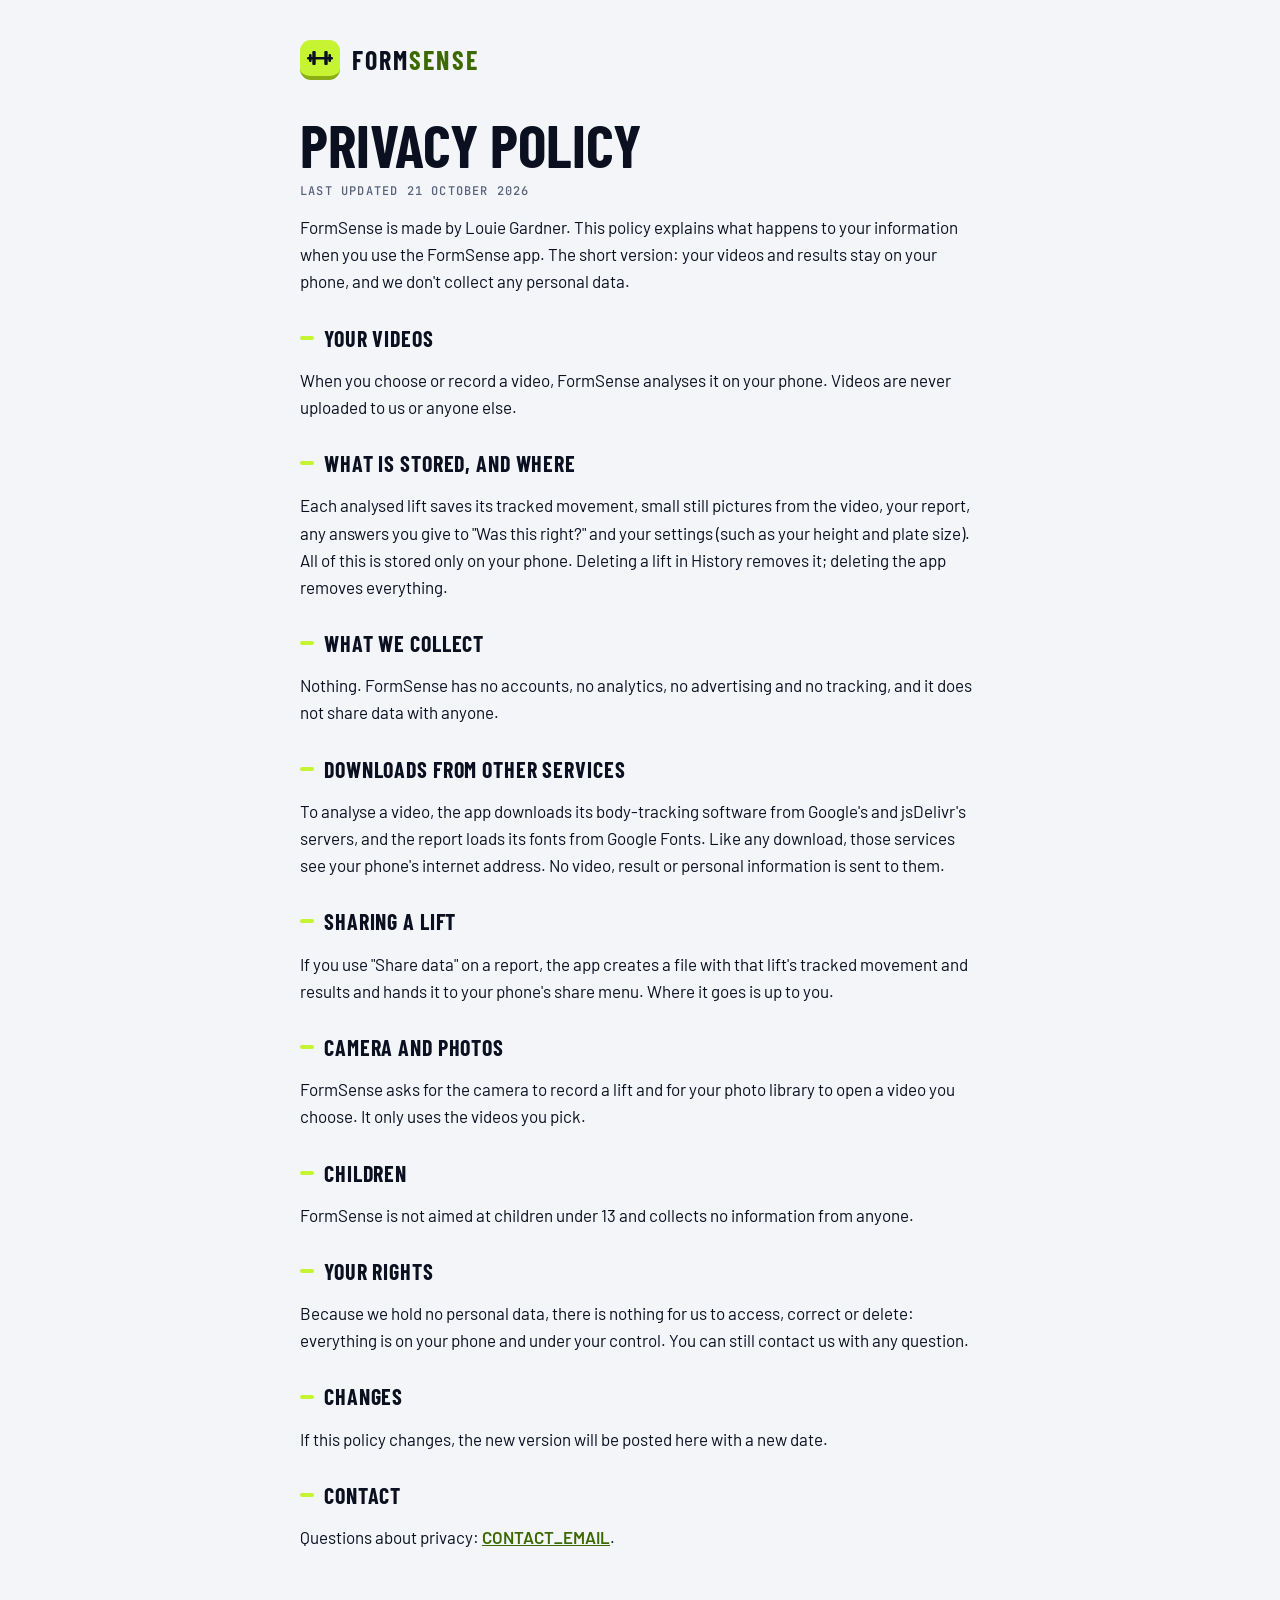
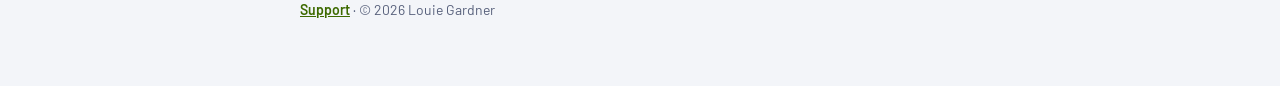
==== privacy.html @ 8e814369 "Support page and privacy policy (contact email to add before hosting goes live) Co-Authored-By: Clau" ====
<!doctype html><html lang="en"><head><meta charset="utf-8"><meta name="viewport" content="width=device-width, initial-scale=1"><link rel="preconnect" href="https://fonts.googleapis.com"><link rel="stylesheet" href="https://fonts.googleapis.com/css2?family=Barlow+Condensed:wght@700&family=Barlow:wght@400;600&family=JetBrains+Mono:wght@500&display=swap"><link rel="stylesheet" href="style.css"><title>FormSense privacy policy</title><meta name="description" content="How FormSense handles your videos and data: everything stays on your phone."></head><body><main>
<a class="brand" href="./"><span class="mark"><svg width="26" height="16" viewBox="0 0 26 16" aria-hidden="true"><rect x="0" y="7" width="26" height="2.4" rx="1.2" fill="#0B1020"/><rect x="2" y="4" width="2.6" height="8" rx="1.1" fill="#0B1020"/><rect x="5.3" y="1" width="3.4" height="14" rx="1.1" fill="#0B1020"/><rect x="17.3" y="1" width="3.4" height="14" rx="1.1" fill="#0B1020"/><rect x="21.4" y="4" width="2.6" height="8" rx="1.1" fill="#0B1020"/></svg></span><b>FORM<span>SENSE</span></b></a>
<h1>Privacy policy</h1>
<p class="date">Last updated 21 October 2026</p>
<p>FormSense is made by Louie Gardner. This policy explains what happens to your information when you use the FormSense app. The short version: your videos and results stay on your phone, and we don't collect any personal data.</p>
<h2>Your videos</h2><p>When you choose or record a video, FormSense analyses it on your phone. Videos are never uploaded to us or anyone else.</p>
<h2>What is stored, and where</h2><p>Each analysed lift saves its tracked movement, small still pictures from the video, your report, any answers you give to "Was this right?" and your settings (such as your height and plate size). All of this is stored only on your phone. Deleting a lift in History removes it; deleting the app removes everything.</p>
<h2>What we collect</h2><p>Nothing. FormSense has no accounts, no analytics, no advertising and no tracking, and it does not share data with anyone.</p>
<h2>Downloads from other services</h2><p>To analyse a video, the app downloads its body-tracking software from Google's and jsDelivr's servers, and the report loads its fonts from Google Fonts. Like any download, those services see your phone's internet address. No video, result or personal information is sent to them.</p>
<h2>Sharing a lift</h2><p>If you use "Share data" on a report, the app creates a file with that lift's tracked movement and results and hands it to your phone's share menu. Where it goes is up to you.</p>
<h2>Camera and photos</h2><p>FormSense asks for the camera to record a lift and for your photo library to open a video you choose. It only uses the videos you pick.</p>
<h2>Children</h2><p>FormSense is not aimed at children under 13 and collects no information from anyone.</p>
<h2>Your rights</h2><p>Because we hold no personal data, there is nothing for us to access, correct or delete: everything is on your phone and under your control. You can still contact us with any question.</p>
<h2>Changes</h2><p>If this policy changes, the new version will be posted here with a new date.</p>
<h2>Contact</h2><p>Questions about privacy: <a href="mailto:CONTACT_EMAIL">CONTACT_EMAIL</a>.</p>
<footer><a href="./">Support</a> · © 2026 Louie Gardner</footer>
</main></body></html>
---- style.css ----
:root { --bg: #0B1020; --panel: #131A2E; --ink: #EEF1FA; --muted: #8C95B2; --line: #232C45; --lime: #C6F432; --edge: #8AAE16; }
@media (prefers-color-scheme: light) { :root { --bg: #F3F5F9; --panel: #FFFFFF; --ink: #0B1020; --muted: #58617C; --line: #DCE1EB; --lime: #3D6A00; } }
* { box-sizing: border-box; }
body { margin: 0; background: var(--bg); color: var(--ink); font: 400 17px/1.6 "Barlow", system-ui, sans-serif; }
main { max-width: 720px; margin: 0 auto; padding: 40px 20px 64px; }
.brand { display: flex; align-items: center; gap: 12px; text-decoration: none; color: var(--ink); }
.mark { width: 40px; height: 40px; border-radius: 11px; background: #C6F432; border-bottom: 4px solid #8AAE16; display: grid; place-items: center; }
.brand b { font: 700 26px/1 "Barlow Condensed", sans-serif; letter-spacing: .08em; }
.brand b span { color: var(--lime); }
h1 { font: 700 clamp(40px, 9vw, 60px)/.95 "Barlow Condensed", sans-serif; text-transform: uppercase; margin: 36px 0 8px; }
.card h2 { margin-top: 0; }
h2 { font: 700 22px/1.1 "Barlow Condensed", sans-serif; text-transform: uppercase; letter-spacing: .04em; margin: 30px 0 6px; display: flex; align-items: center; gap: 10px; }
h2::before { content: ""; width: 14px; height: 4px; border-radius: 2px; background: #C6F432; }
p, li { color: var(--ink); } .muted { color: var(--muted); }
.date { font: 500 12px/1 "JetBrains Mono", monospace; text-transform: uppercase; letter-spacing: .1em; color: var(--muted); }
.card { background: var(--panel); border: 1px solid var(--line); border-radius: 20px; padding: 18px 20px; margin: 18px 0; }
a { color: var(--lime); font-weight: 600; }
.btn { display: inline-block; background: #C6F432; color: #0B1020; border: 1px solid #8AAE16; border-bottom-width: 4px; border-radius: 16px; padding: 12px 20px; text-decoration: none; font-weight: 600; }
footer { margin-top: 48px; color: var(--muted); font-size: 14px; }
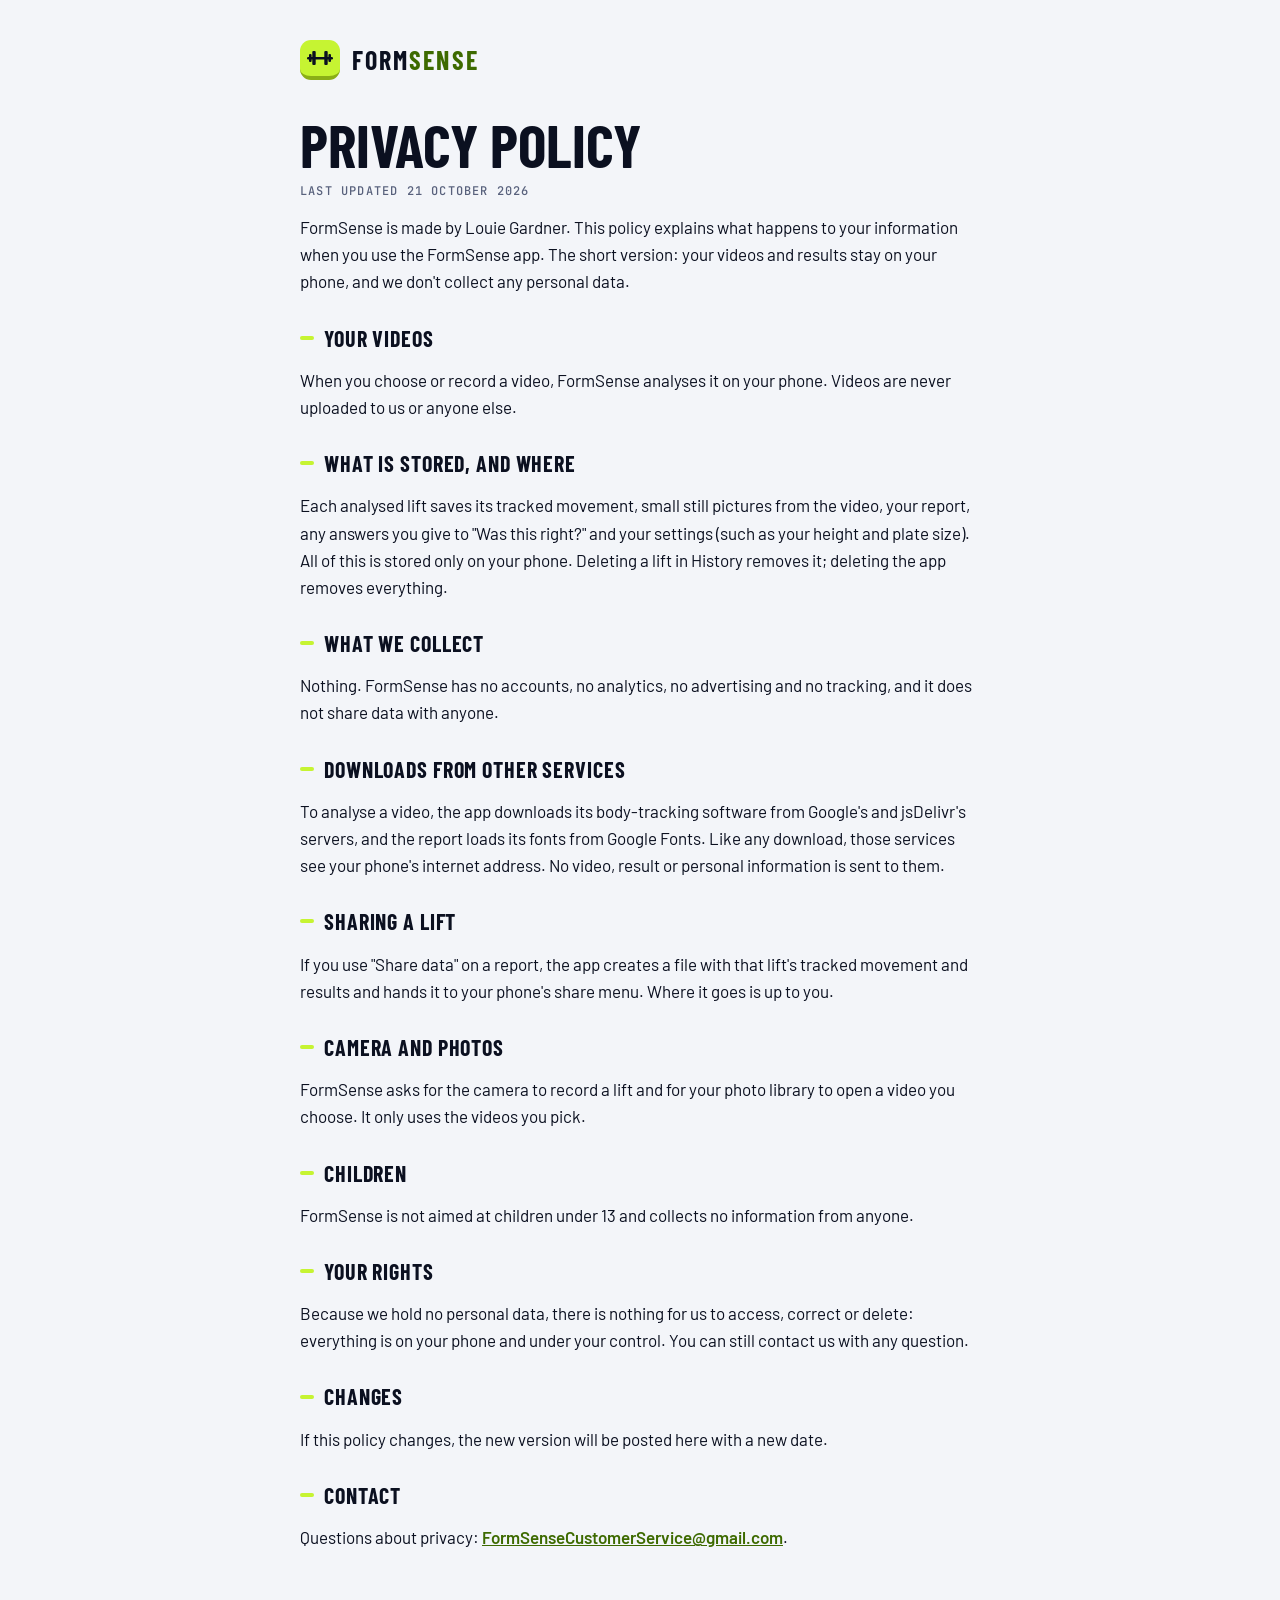
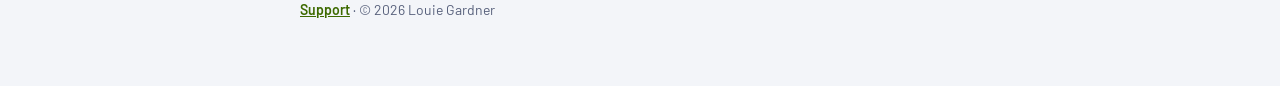
==== commit 9c563ebe: "Contact email Co-Authored-By: Claude Opus 5.5 <noreply@anthropic.com> Claude-Session: https://claude" ====
--- a/privacy.html
+++ b/privacy.html
@@ -12,6 +12,6 @@
 <h2>Children</h2><p>FormSense is not aimed at children under 13 and collects no information from anyone.</p>
 <h2>Your rights</h2><p>Because we hold no personal data, there is nothing for us to access, correct or delete: everything is on your phone and under your control. You can still contact us with any question.</p>
 <h2>Changes</h2><p>If this policy changes, the new version will be posted here with a new date.</p>
-<h2>Contact</h2><p>Questions about privacy: <a href="mailto:CONTACT_EMAIL">CONTACT_EMAIL</a>.</p>
+<h2>Contact</h2><p>Questions about privacy: <a href="mailto:FormSenseCustomerService@gmail.com">FormSenseCustomerService@gmail.com</a>.</p>
 <footer><a href="./">Support</a> · © 2026 Louie Gardner</footer>
 </main></body></html>
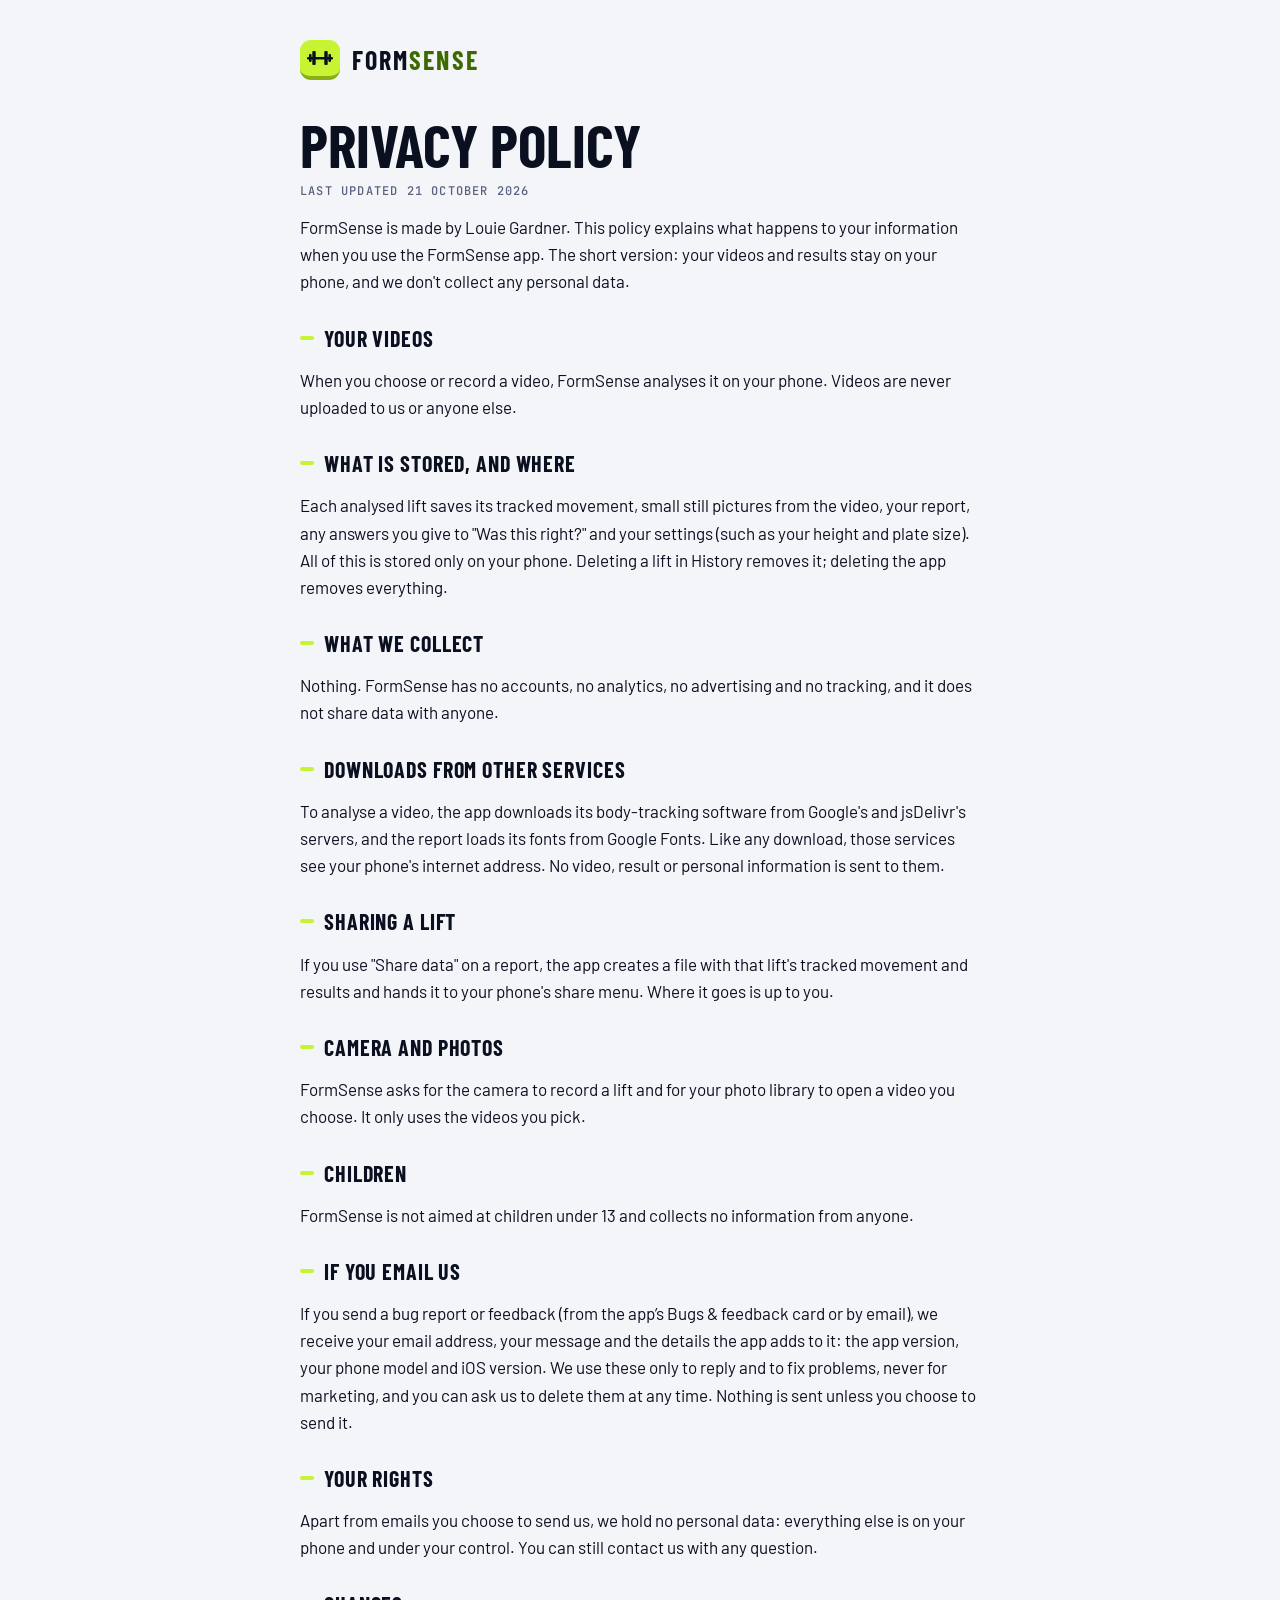
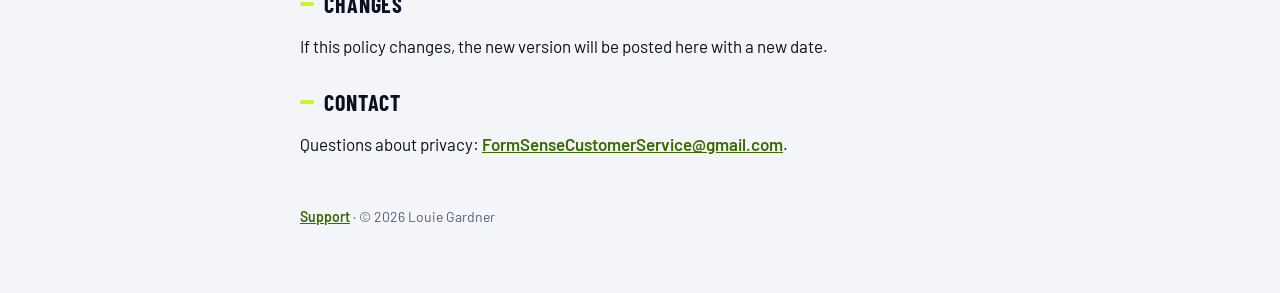
==== commit 4fe3a384: "Privacy policy: what we receive when someone emails a bug report or feedback Co-Authored-By: Claude " ====
--- a/privacy.html
+++ b/privacy.html
@@ -10,7 +10,7 @@
 <h2>Sharing a lift</h2><p>If you use "Share data" on a report, the app creates a file with that lift's tracked movement and results and hands it to your phone's share menu. Where it goes is up to you.</p>
 <h2>Camera and photos</h2><p>FormSense asks for the camera to record a lift and for your photo library to open a video you choose. It only uses the videos you pick.</p>
 <h2>Children</h2><p>FormSense is not aimed at children under 13 and collects no information from anyone.</p>
-<h2>Your rights</h2><p>Because we hold no personal data, there is nothing for us to access, correct or delete: everything is on your phone and under your control. You can still contact us with any question.</p>
+<h2>If you email us</h2><p>If you send a bug report or feedback (from the app’s Bugs &amp; feedback card or by email), we receive your email address, your message and the details the app adds to it: the app version, your phone model and iOS version. We use these only to reply and to fix problems, never for marketing, and you can ask us to delete them at any time. Nothing is sent unless you choose to send it.</p><h2>Your rights</h2><p>Apart from emails you choose to send us, we hold no personal data: everything else is on your phone and under your control. You can still contact us with any question.</p>
 <h2>Changes</h2><p>If this policy changes, the new version will be posted here with a new date.</p>
 <h2>Contact</h2><p>Questions about privacy: <a href="mailto:FormSenseCustomerService@gmail.com">FormSenseCustomerService@gmail.com</a>.</p>
 <footer><a href="./">Support</a> · © 2026 Louie Gardner</footer>
